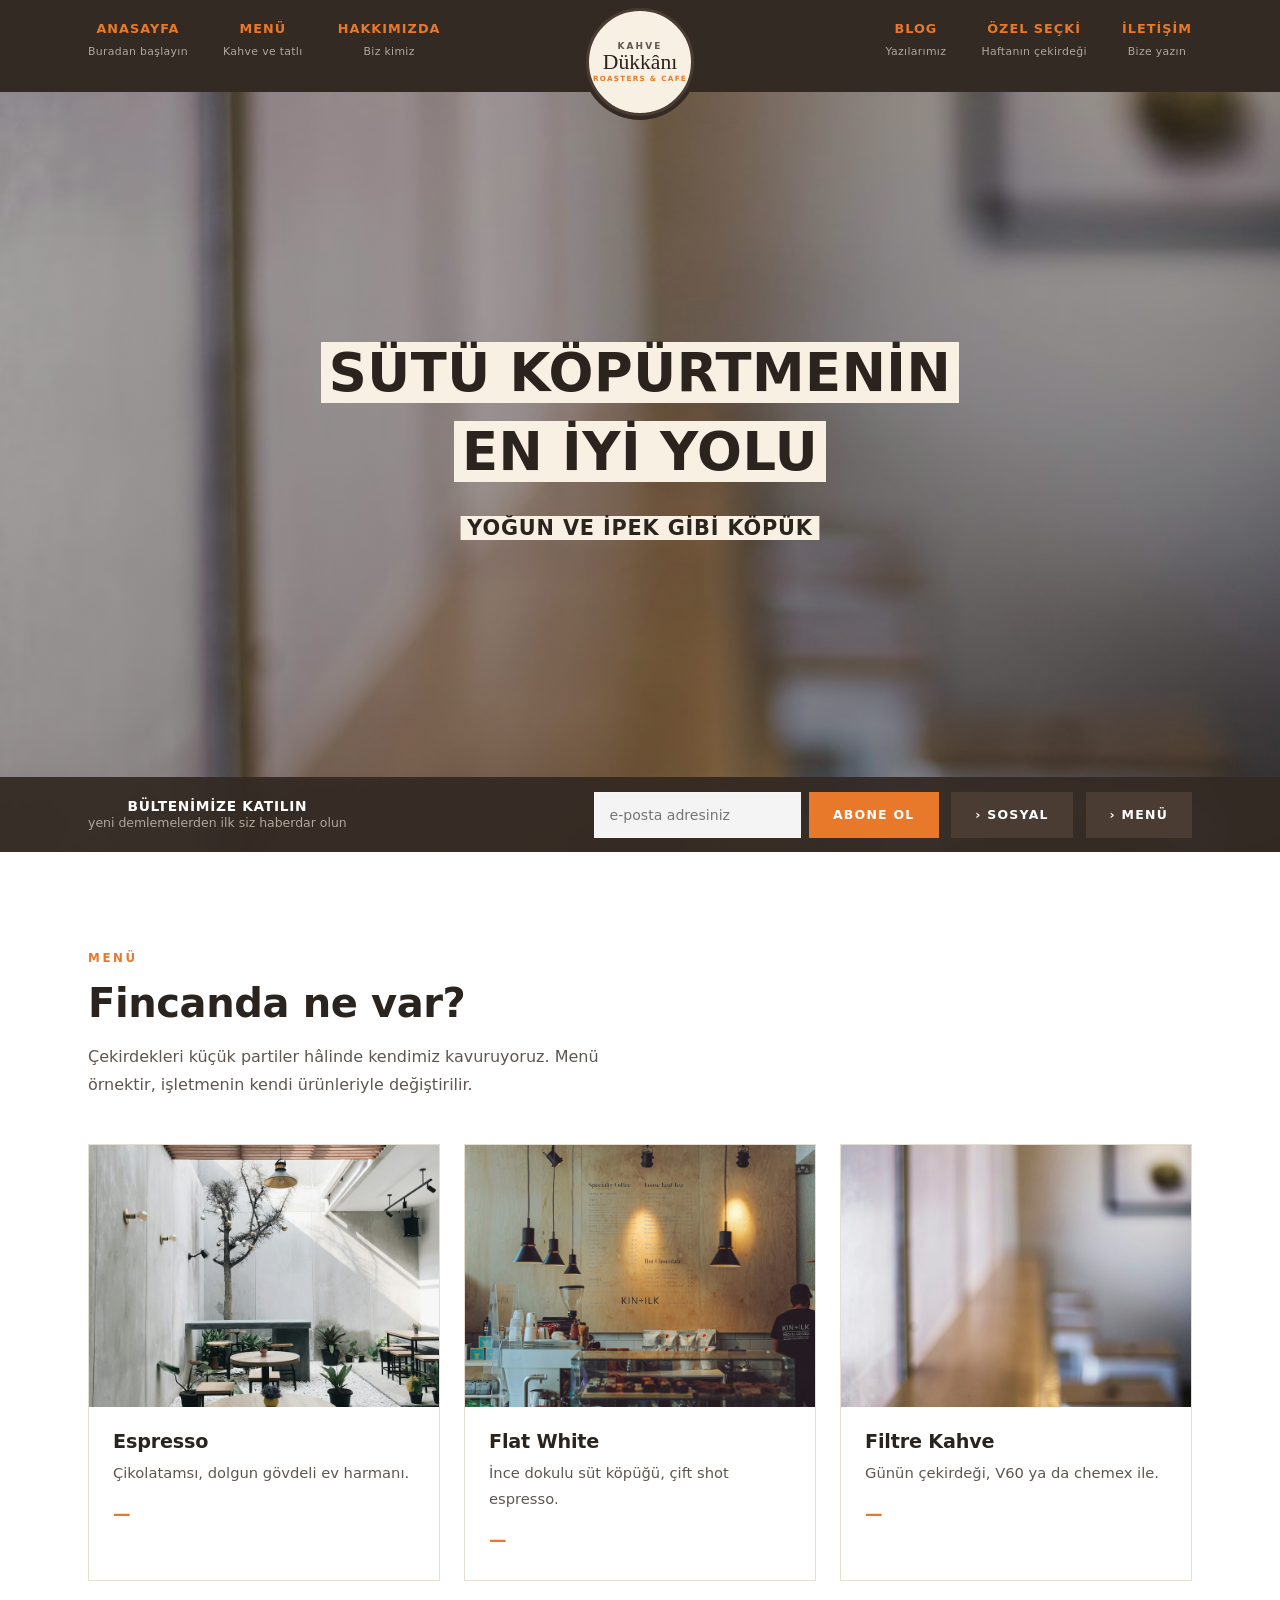
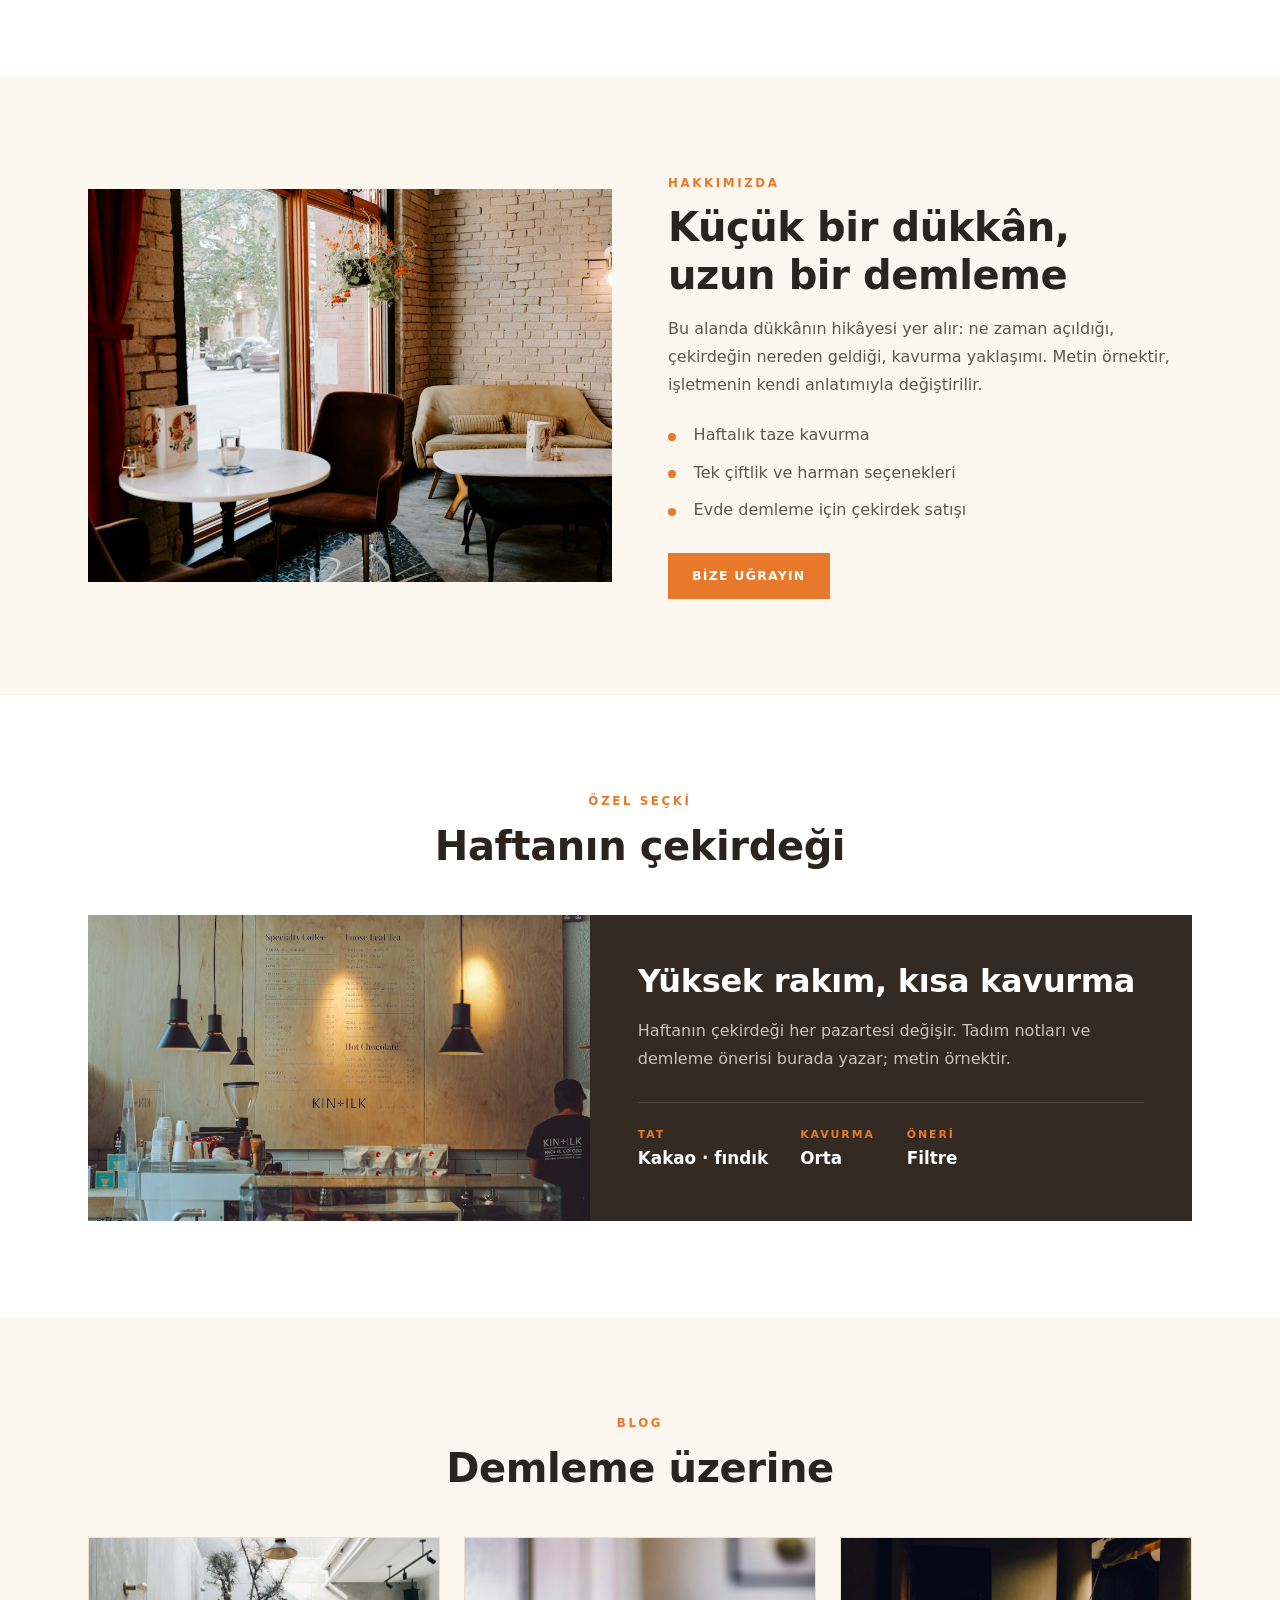
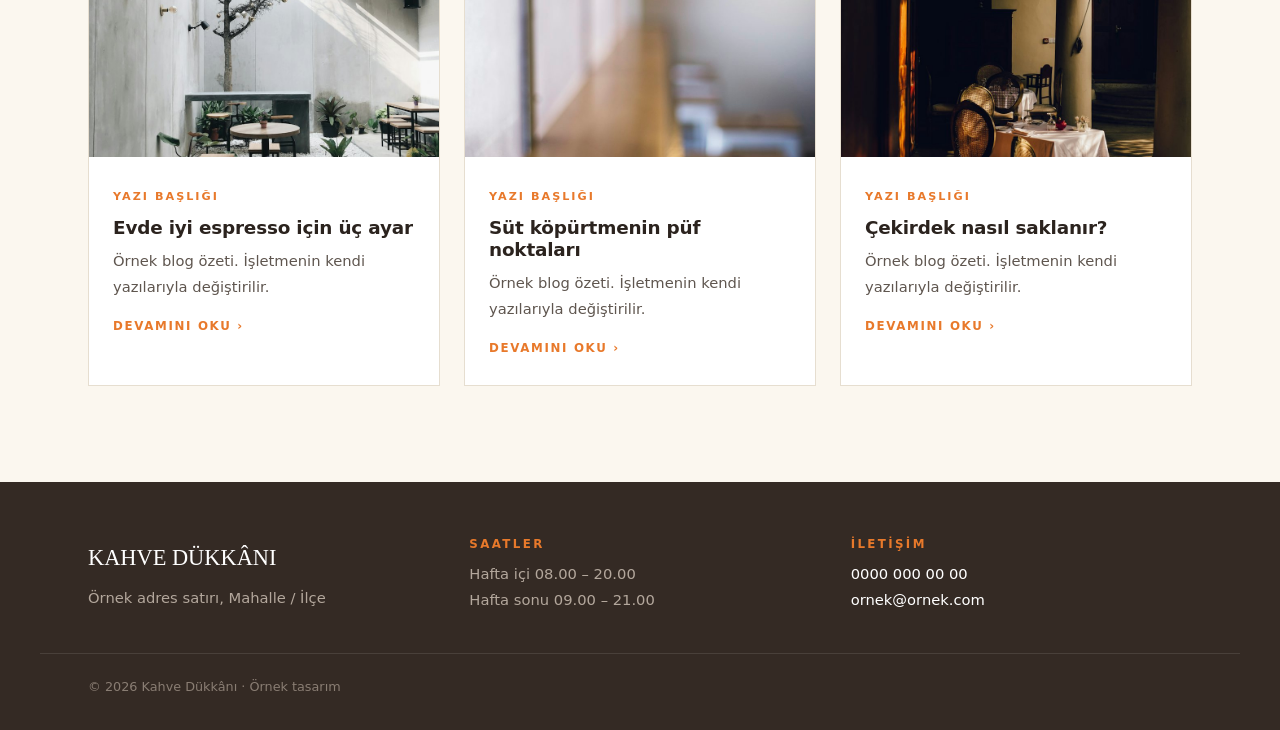
==== 02-sicak/index.html @ 1fb97015 "Uc kafe ve restoran ornek tasarimi ekle 01-zarif  koyu zemin, altin vurgu, el yazisi basliklar, ust " ====
<!doctype html>
<html lang="tr">
  <head>
    <meta charset="utf-8" />
    <meta name="viewport" content="width=device-width, initial-scale=1" />
    <title>Kahve Dükkânı — Örnek Tasarım</title>
    <meta name="description" content="Örnek kahve dükkânı web sitesi tasarımı: menü, blog, abonelik." />
    <link rel="stylesheet" href="style.css" />
  </head>
  <body>
    <!-- Üst menü: iki satırlı başlıklar, ortada yuvarlak rozet -->
    <header class="ust" id="ust">
      <div class="ust-ic">
        <nav class="menu menu-sol" aria-label="Sol menü">
          <a href="#ust"><b>ANASAYFA</b><span>Buradan başlayın</span></a>
          <a href="#menu"><b>MENÜ</b><span>Kahve ve tatlı</span></a>
          <a href="#hakkinda"><b>HAKKIMIZDA</b><span>Biz kimiz</span></a>
        </nav>

        <a href="#ust" class="rozet" aria-label="Ana sayfa">
          <span class="rozet-ic">
            <i class="rozet-ust">KAHVE</i>
            <i class="rozet-ad">Dükkânı</i>
            <i class="rozet-alt">ROASTERS &amp; CAFE</i>
          </span>
        </a>

        <nav class="menu menu-sag" aria-label="Sağ menü">
          <a href="#blog"><b>BLOG</b><span>Yazılarımız</span></a>
          <a href="#ozel"><b>ÖZEL SEÇKİ</b><span>Haftanın çekirdeği</span></a>
          <a href="#iletisim"><b>İLETİŞİM</b><span>Bize yazın</span></a>
        </nav>

        <button class="menu-ac" type="button" aria-label="Menüyü aç" aria-expanded="false">
          <span></span><span></span><span></span>
        </button>
      </div>

      <nav class="mobil-menu" aria-label="Mobil menü">
        <a href="#menu">MENÜ</a>
        <a href="#hakkinda">HAKKIMIZDA</a>
        <a href="#blog">BLOG</a>
        <a href="#ozel">ÖZEL SEÇKİ</a>
        <a href="#iletisim">İLETİŞİM</a>
      </nav>
    </header>

    <main>
      <!-- Kahraman -->
      <section class="kahraman">
        <div class="kahraman-ic">
          <h1><span>SÜTÜ KÖPÜRTMENİN</span><br /><span>EN İYİ YOLU</span></h1>
          <p class="kahraman-alt"><span>YOĞUN VE İPEK GİBİ KÖPÜK</span></p>
        </div>

        <!-- Alt şerit: bülten -->
        <div class="bulten">
          <div class="kap bulten-ic">
            <div class="bulten-yazi">
              <strong>BÜLTENİMİZE KATILIN</strong>
              <span>yeni demlemelerden ilk siz haberdar olun</span>
            </div>
            <form class="bulten-form" onsubmit="event.preventDefault(); this.reset(); alert('Örnek tasarım: form gönderimi bağlı değil.');">
              <input type="email" required placeholder="e-posta adresiniz" aria-label="E-posta adresiniz" />
              <button type="submit" class="dugme">ABONE OL</button>
            </form>
            <a href="#iletisim" class="dugme dugme-ok">› SOSYAL</a>
            <a href="#menu" class="dugme dugme-ok">› MENÜ</a>
          </div>
        </div>
      </section>

      <!-- Menü -->
      <section class="bolum" id="menu">
        <div class="kap">
          <header class="bolum-ust">
            <p class="etiket">MENÜ</p>
            <h2>Fincanda ne var?</h2>
            <p class="bolum-metin">
              Çekirdekleri küçük partiler hâlinde kendimiz kavuruyoruz. Menü örnektir, işletmenin
              kendi ürünleriyle değiştirilir.
            </p>
          </header>

          <div class="urun-izgara">
            <article class="urun">
              <div class="urun-gorsel u1" aria-hidden="true"></div>
              <div class="urun-ic">
                <h3>Espresso</h3>
                <p>Çikolatamsı, dolgun gövdeli ev harmanı.</p>
                <span class="urun-fiyat">—</span>
              </div>
            </article>
            <article class="urun">
              <div class="urun-gorsel u2" aria-hidden="true"></div>
              <div class="urun-ic">
                <h3>Flat White</h3>
                <p>İnce dokulu süt köpüğü, çift shot espresso.</p>
                <span class="urun-fiyat">—</span>
              </div>
            </article>
            <article class="urun">
              <div class="urun-gorsel u3" aria-hidden="true"></div>
              <div class="urun-ic">
                <h3>Filtre Kahve</h3>
                <p>Günün çekirdeği, V60 ya da chemex ile.</p>
                <span class="urun-fiyat">—</span>
              </div>
            </article>
          </div>
        </div>
      </section>

      <!-- Hakkımızda -->
      <section class="bolum krem" id="hakkinda">
        <div class="kap ikili">
          <div class="ikili-gorsel" aria-hidden="true"></div>
          <div>
            <p class="etiket">HAKKIMIZDA</p>
            <h2>Küçük bir dükkân,<br />uzun bir demleme</h2>
            <p class="bolum-metin">
              Bu alanda dükkânın hikâyesi yer alır: ne zaman açıldığı, çekirdeğin nereden geldiği,
              kavurma yaklaşımı. Metin örnektir, işletmenin kendi anlatımıyla değiştirilir.
            </p>
            <ul class="liste">
              <li>Haftalık taze kavurma</li>
              <li>Tek çiftlik ve harman seçenekleri</li>
              <li>Evde demleme için çekirdek satışı</li>
            </ul>
            <a href="#iletisim" class="dugme">BİZE UĞRAYIN</a>
          </div>
        </div>
      </section>

      <!-- Özel seçki -->
      <section class="bolum" id="ozel">
        <div class="kap">
          <header class="bolum-ust orta">
            <p class="etiket">ÖZEL SEÇKİ</p>
            <h2>Haftanın çekirdeği</h2>
          </header>

          <div class="secki">
            <div class="secki-gorsel" aria-hidden="true"></div>
            <div class="secki-ic">
              <h3>Yüksek rakım, kısa kavurma</h3>
              <p>
                Haftanın çekirdeği her pazartesi değişir. Tadım notları ve demleme önerisi burada
                yazar; metin örnektir.
              </p>
              <dl class="notlar">
                <div><dt>Tat</dt><dd>Kakao · fındık</dd></div>
                <div><dt>Kavurma</dt><dd>Orta</dd></div>
                <div><dt>Öneri</dt><dd>Filtre</dd></div>
              </dl>
            </div>
          </div>
        </div>
      </section>

      <!-- Blog -->
      <section class="bolum krem" id="blog">
        <div class="kap">
          <header class="bolum-ust orta">
            <p class="etiket">BLOG</p>
            <h2>Demleme üzerine</h2>
          </header>

          <div class="yazi-izgara">
            <article class="yazi">
              <div class="yazi-gorsel b1" aria-hidden="true"></div>
              <div class="yazi-ic">
                <span class="yazi-tarih">Yazı başlığı</span>
                <h3>Evde iyi espresso için üç ayar</h3>
                <p>Örnek blog özeti. İşletmenin kendi yazılarıyla değiştirilir.</p>
                <a href="#" class="bag">DEVAMINI OKU ›</a>
              </div>
            </article>
            <article class="yazi">
              <div class="yazi-gorsel b2" aria-hidden="true"></div>
              <div class="yazi-ic">
                <span class="yazi-tarih">Yazı başlığı</span>
                <h3>Süt köpürtmenin püf noktaları</h3>
                <p>Örnek blog özeti. İşletmenin kendi yazılarıyla değiştirilir.</p>
                <a href="#" class="bag">DEVAMINI OKU ›</a>
              </div>
            </article>
            <article class="yazi">
              <div class="yazi-gorsel b3" aria-hidden="true"></div>
              <div class="yazi-ic">
                <span class="yazi-tarih">Yazı başlığı</span>
                <h3>Çekirdek nasıl saklanır?</h3>
                <p>Örnek blog özeti. İşletmenin kendi yazılarıyla değiştirilir.</p>
                <a href="#" class="bag">DEVAMINI OKU ›</a>
              </div>
            </article>
          </div>
        </div>
      </section>
    </main>

    <footer class="alt" id="iletisim">
      <div class="kap alt-ic">
        <div>
          <p class="alt-marka">KAHVE DÜKKÂNI</p>
          <p>Örnek adres satırı, Mahalle / İlçe</p>
        </div>
        <div>
          <h3>SAATLER</h3>
          <p>Hafta içi 08.00 – 20.00</p>
          <p>Hafta sonu 09.00 – 21.00</p>
        </div>
        <div>
          <h3>İLETİŞİM</h3>
          <p><a href="tel:+900000000000">0000 000 00 00</a></p>
          <p><a href="mailto:ornek@ornek.com">ornek@ornek.com</a></p>
        </div>
      </div>
      <div class="kap telif">© <span id="yil">2026</span> Kahve Dükkânı · Örnek tasarım</div>
    </footer>

    <script>
      document.getElementById('yil').textContent = new Date().getFullYear();

      const ac = document.querySelector('.menu-ac');
      const mobil = document.querySelector('.mobil-menu');
      ac.addEventListener('click', () => {
        const acik = mobil.classList.toggle('acik');
        ac.setAttribute('aria-expanded', String(acik));
      });
      mobil.addEventListener('click', (e) => e.target.tagName === 'A' && mobil.classList.remove('acik'));

      const gozlemci = new IntersectionObserver(
        (g) => g.forEach((x) => x.isIntersecting && x.target.classList.add('gorundu')),
        { rootMargin: '0px 0px -10% 0px' },
      );
      document.querySelectorAll('.bolum').forEach((el) => gozlemci.observe(el));
    </script>
  </body>
</html>
---- 02-sicak/style.css ----
/* ============================================================
   "Sıcak" örnek tasarım — kahve dükkânı
   Koyu kahve üst menü (iki satırlı başlıklar + ortada yuvarlak rozet),
   tam ekran fotoğraf, krem vurgu kutuları, turuncu düğmeler.
   Deneme tasarımıdır; marka içermez. Dışarıdan dosya çekilmez.
   ============================================================ */

:root {
  --turuncu: #e8792b;
  --turuncu-koyu: #c9641d;
  --kahve: #342a24;
  --kahve-acik: #4a3c33;
  --krem: #f7f0e3;
  --krem-2: #fbf7ef;
  --metin: #5f564f;
  --metin-koyu: #2b231e;
  --cizgi: #e6ded0;

  --kenar: clamp(1.25rem, 4vw, 3rem);
  --govde: 1200px;
}

* {
  box-sizing: border-box;
}
html {
  scroll-behavior: smooth;
  scroll-padding-top: 96px;
}
body {
  margin: 0;
  background: #fff;
  color: var(--metin);
  font-family: "Segoe UI", system-ui, -apple-system, Roboto, Arial, sans-serif;
  font-size: 16px;
  line-height: 1.75;
  -webkit-font-smoothing: antialiased;
}
h1,
h2,
h3 {
  margin: 0;
  color: var(--metin-koyu);
  font-weight: 800;
  line-height: 1.18;
  letter-spacing: -0.01em;
}
p {
  margin: 0;
}
a {
  color: inherit;
}
svg {
  display: block;
}

.kap {
  width: 100%;
  max-width: var(--govde);
  margin-inline: auto;
  padding-inline: var(--kenar);
}
.orta {
  text-align: center;
}

/* ---------- Düğme ---------- */

.dugme {
  display: inline-flex;
  align-items: center;
  justify-content: center;
  min-height: 46px;
  padding: 0 1.5rem;
  background: var(--turuncu);
  border: 0;
  color: #fff;
  font: inherit;
  font-size: 0.78rem;
  font-weight: 800;
  letter-spacing: 0.1em;
  text-decoration: none;
  cursor: pointer;
  transition: background-color 0.2s;
}
.dugme:hover {
  background: var(--turuncu-koyu);
}
.dugme-ok {
  background: var(--kahve-acik);
}
.dugme-ok:hover {
  background: var(--kahve);
}

/* ---------- Üst menü ---------- */

.ust {
  position: sticky;
  top: 0;
  z-index: 60;
  background: var(--kahve);
}
.ust-ic {
  position: relative;
  display: flex;
  align-items: flex-start;
  justify-content: space-between;
  gap: 1rem;
  max-width: var(--govde);
  margin-inline: auto;
  padding: 0.9rem var(--kenar);
  min-height: 74px;
}

.menu {
  display: none;
  gap: 2.2rem;
  padding-top: 0.2rem;
}
.menu-sol {
  justify-content: flex-start;
}
.menu-sag {
  justify-content: flex-end;
}
.menu a {
  display: grid;
  gap: 0.1rem;
  text-decoration: none;
  text-align: center;
}
.menu b {
  font-size: 0.8rem;
  font-weight: 800;
  letter-spacing: 0.08em;
  color: var(--turuncu);
  transition: color 0.2s;
}
.menu span {
  font-size: 0.68rem;
  letter-spacing: 0.03em;
  color: #b3a79c;
}
.menu a:hover b {
  color: #fff;
}

/* Ortadaki yuvarlak rozet */
.rozet {
  position: absolute;
  left: 50%;
  top: 0.5rem;
  translate: -50% 0;
  display: none;
  width: 108px;
  height: 108px;
  border-radius: 50%;
  background: var(--krem);
  border: 3px solid var(--kahve-acik);
  box-shadow: 0 0 0 4px var(--kahve);
  text-decoration: none;
  place-items: center;
}
.rozet-ic {
  display: grid;
  justify-items: center;
  gap: 0.1rem;
  line-height: 1;
  text-align: center;
}
.rozet i {
  font-style: normal;
}
.rozet-ust {
  font-size: 0.56rem;
  font-weight: 800;
  letter-spacing: 0.24em;
  color: var(--metin);
}
.rozet-ad {
  font-family: Georgia, "Times New Roman", serif;
  font-size: 1.35rem;
  color: var(--metin-koyu);
}
.rozet-alt {
  font-size: 0.45rem;
  font-weight: 700;
  letter-spacing: 0.18em;
  color: var(--turuncu);
}

.menu-ac {
  display: grid;
  gap: 5px;
  width: 44px;
  height: 44px;
  margin-left: auto;
  place-content: center;
  background: none;
  border: 1px solid rgb(255 255 255 / 0.2);
  cursor: pointer;
}
.menu-ac span {
  display: block;
  width: 20px;
  height: 2px;
  background: #fff;
}

.mobil-menu {
  display: none;
  flex-direction: column;
  padding: 0 var(--kenar) 1rem;
  background: var(--kahve);
}
.mobil-menu.acik {
  display: flex;
}
.mobil-menu a {
  padding: 0.85rem 0;
  border-top: 1px solid rgb(255 255 255 / 0.1);
  font-size: 0.82rem;
  font-weight: 800;
  letter-spacing: 0.08em;
  color: var(--turuncu);
  text-decoration: none;
}

@media (min-width: 1060px) {
  .menu,
  .rozet {
    display: flex;
  }
  .rozet {
    display: grid;
  }
  .menu-ac {
    display: none;
  }
  .ust-ic {
    min-height: 92px;
  }
}

/* ---------- Kahraman ---------- */

.kahraman {
  position: relative;
  display: grid;
  place-items: center;
  min-height: min(88vh, 760px);
  padding: 5rem var(--kenar) 9rem;
  background-image: linear-gradient(rgb(40 30 22 / 0.35), rgb(40 30 22 / 0.45)),
    url("../gorseller/kahve-1.jpg");
  background-size: cover;
  background-position: center;
  text-align: center;
}
.kahraman h1 {
  font-size: clamp(1.7rem, 5.2vw, 3.3rem);
  font-weight: 800;
  letter-spacing: 0.01em;
  line-height: 1.5;
}
.kahraman h1 span {
  background: var(--krem);
  box-shadow: 0.5rem 0 0 var(--krem), -0.5rem 0 0 var(--krem);
  color: var(--metin-koyu);
}
.kahraman-alt {
  margin-top: 1.2rem;
  font-size: clamp(0.9rem, 2.2vw, 1.3rem);
  font-weight: 700;
  letter-spacing: 0.04em;
  line-height: 1.8;
}
.kahraman-alt span {
  background: var(--krem);
  box-shadow: 0.4rem 0 0 var(--krem), -0.4rem 0 0 var(--krem);
  color: var(--metin-koyu);
}

/* Alt bülten şeridi */
.bulten {
  position: absolute;
  inset: auto 0 0;
  background: rgb(52 42 36 / 0.94);
  padding: 0.9rem 0;
}
.bulten-ic {
  display: flex;
  flex-wrap: wrap;
  align-items: center;
  gap: 0.8rem;
}
.bulten-yazi {
  display: grid;
  margin-right: auto;
  line-height: 1.35;
}
.bulten-yazi strong {
  font-size: 0.86rem;
  font-weight: 800;
  letter-spacing: 0.05em;
  color: #fff;
}
.bulten-yazi span {
  font-size: 0.78rem;
  color: #b3a79c;
}
.bulten-form {
  display: flex;
  gap: 0.5rem;
}
.bulten-form input {
  min-width: 180px;
  padding: 0 0.9rem;
  height: 46px;
  border: 1px solid rgb(255 255 255 / 0.2);
  background: rgb(255 255 255 / 0.95);
  font: inherit;
  font-size: 0.88rem;
  color: var(--metin-koyu);
}
.bulten-form input:focus {
  outline: 2px solid var(--turuncu);
  outline-offset: 1px;
}

/* ---------- Bölümler ---------- */

.bolum {
  padding: clamp(3.5rem, 8vw, 6rem) 0;
  opacity: 0;
  translate: 0 18px;
  transition: opacity 0.7s, translate 0.7s;
}
.bolum.gorundu {
  opacity: 1;
  translate: 0;
}
.krem {
  background: var(--krem-2);
}

.etiket {
  margin-bottom: 0.7rem;
  font-size: 0.74rem;
  font-weight: 800;
  letter-spacing: 0.22em;
  color: var(--turuncu);
}
.bolum h2 {
  font-size: clamp(1.7rem, 4vw, 2.5rem);
}
.bolum-ust {
  margin-bottom: 2.8rem;
}
.bolum-metin {
  max-width: 54ch;
  margin-top: 1rem;
}
.bolum-ust.orta .bolum-metin {
  margin-inline: auto;
}

/* ---------- Ürünler ---------- */

.urun-izgara {
  display: grid;
  gap: 1.5rem;
  grid-template-columns: repeat(auto-fit, minmax(250px, 1fr));
}
.urun {
  background: #fff;
  border: 1px solid var(--cizgi);
  transition: translate 0.25s, border-color 0.25s;
}
.urun:hover {
  translate: 0 -5px;
  border-color: var(--turuncu);
}
.urun-gorsel {
  aspect-ratio: 4 / 3;
  background-size: cover;
  background-position: center;
}
.u1 { background-image: url("../gorseller/kahve-2.jpg"); }
.u2 { background-image: url("../gorseller/kahve-3.jpg"); }
.u3 { background-image: url("../gorseller/kahve-1.jpg"); }
.urun-ic {
  display: grid;
  gap: 0.4rem;
  padding: 1.5rem;
}
.urun h3 {
  font-size: 1.2rem;
}
.urun p {
  font-size: 0.92rem;
}
.urun-fiyat {
  margin-top: 0.4rem;
  font-size: 1.1rem;
  font-weight: 800;
  color: var(--turuncu);
}

/* ---------- İkili (hakkımızda) ---------- */

.ikili {
  display: grid;
  gap: 2.5rem;
  align-items: center;
}
.ikili-gorsel {
  aspect-ratio: 4 / 3;
  background-image: url("../gorseller/mekan-1.jpg");
  background-size: cover;
  background-position: center;
}
.liste {
  margin: 1.4rem 0 1.8rem;
  padding: 0;
  list-style: none;
  display: grid;
  gap: 0.6rem;
}
.liste li {
  position: relative;
  padding-left: 1.6rem;
}
.liste li::before {
  content: "";
  position: absolute;
  left: 0;
  top: 0.72em;
  width: 8px;
  height: 8px;
  border-radius: 50%;
  background: var(--turuncu);
}
@media (min-width: 900px) {
  .ikili {
    grid-template-columns: 1fr 1fr;
    gap: 3.5rem;
  }
}

/* ---------- Özel seçki ---------- */

.secki {
  display: grid;
  gap: 0;
  background: var(--kahve);
  color: #cdc3b9;
}
.secki-gorsel {
  min-height: 260px;
  background-image: url("../gorseller/kahve-3.jpg");
  background-size: cover;
  background-position: center;
}
.secki-ic {
  padding: clamp(1.8rem, 5vw, 3rem);
}
.secki h3 {
  font-size: clamp(1.4rem, 3vw, 2rem);
  color: #fff;
}
.secki p {
  margin-top: 1rem;
  max-width: 48ch;
}
.notlar {
  display: flex;
  flex-wrap: wrap;
  gap: 2rem;
  margin: 1.8rem 0 0;
  padding-top: 1.4rem;
  border-top: 1px solid rgb(255 255 255 / 0.14);
}
.notlar div {
  display: grid;
}
.notlar dt {
  font-size: 0.68rem;
  font-weight: 800;
  letter-spacing: 0.18em;
  text-transform: uppercase;
  color: var(--turuncu);
}
.notlar dd {
  margin: 0;
  font-size: 1.05rem;
  font-weight: 700;
  color: #fff;
}
@media (min-width: 880px) {
  .secki {
    grid-template-columns: 1fr 1.2fr;
  }
}

/* ---------- Blog ---------- */

.yazi-izgara {
  display: grid;
  gap: 1.5rem;
  grid-template-columns: repeat(auto-fit, minmax(250px, 1fr));
}
.yazi {
  background: #fff;
  border: 1px solid var(--cizgi);
}
.yazi-gorsel {
  aspect-ratio: 16 / 10;
  background-size: cover;
  background-position: center;
}
.b1 { background-image: url("../gorseller/kahve-2.jpg"); }
.b2 { background-image: url("../gorseller/kahve-1.jpg"); }
.b3 { background-image: url("../gorseller/mekan-3.jpg"); }
.yazi-ic {
  padding: 1.5rem;
}
.yazi-tarih {
  font-size: 0.7rem;
  font-weight: 800;
  letter-spacing: 0.18em;
  text-transform: uppercase;
  color: var(--turuncu);
}
.yazi h3 {
  margin: 0.5rem 0 0.6rem;
  font-size: 1.15rem;
}
.yazi p {
  font-size: 0.92rem;
}
.bag {
  display: inline-block;
  margin-top: 1rem;
  font-size: 0.74rem;
  font-weight: 800;
  letter-spacing: 0.14em;
  color: var(--turuncu);
  text-decoration: none;
}

/* ---------- Alt ---------- */

.alt {
  padding: 3.5rem 0 2rem;
  background: var(--kahve);
  color: #b3a79c;
  font-size: 0.92rem;
}
.alt-ic {
  display: grid;
  gap: 2.5rem;
  grid-template-columns: repeat(auto-fit, minmax(200px, 1fr));
}
.alt h3 {
  margin-bottom: 0.6rem;
  font-size: 0.74rem;
  font-weight: 800;
  letter-spacing: 0.2em;
  color: var(--turuncu);
}
.alt a {
  color: #fff;
  text-decoration: none;
}
.alt-marka {
  font-family: Georgia, serif;
  font-size: 1.4rem;
  color: #fff;
  margin-bottom: 0.5rem;
}
.telif {
  margin-top: 2.5rem;
  padding-top: 1.4rem;
  border-top: 1px solid rgb(255 255 255 / 0.1);
  font-size: 0.8rem;
  color: #897d73;
}

/* ---------- Hareket azaltma ---------- */

@media (prefers-reduced-motion: reduce) {
  html {
    scroll-behavior: auto;
  }
  .bolum {
    opacity: 1;
    translate: none;
    transition: none;
  }
  .urun:hover {
    translate: none;
  }
}
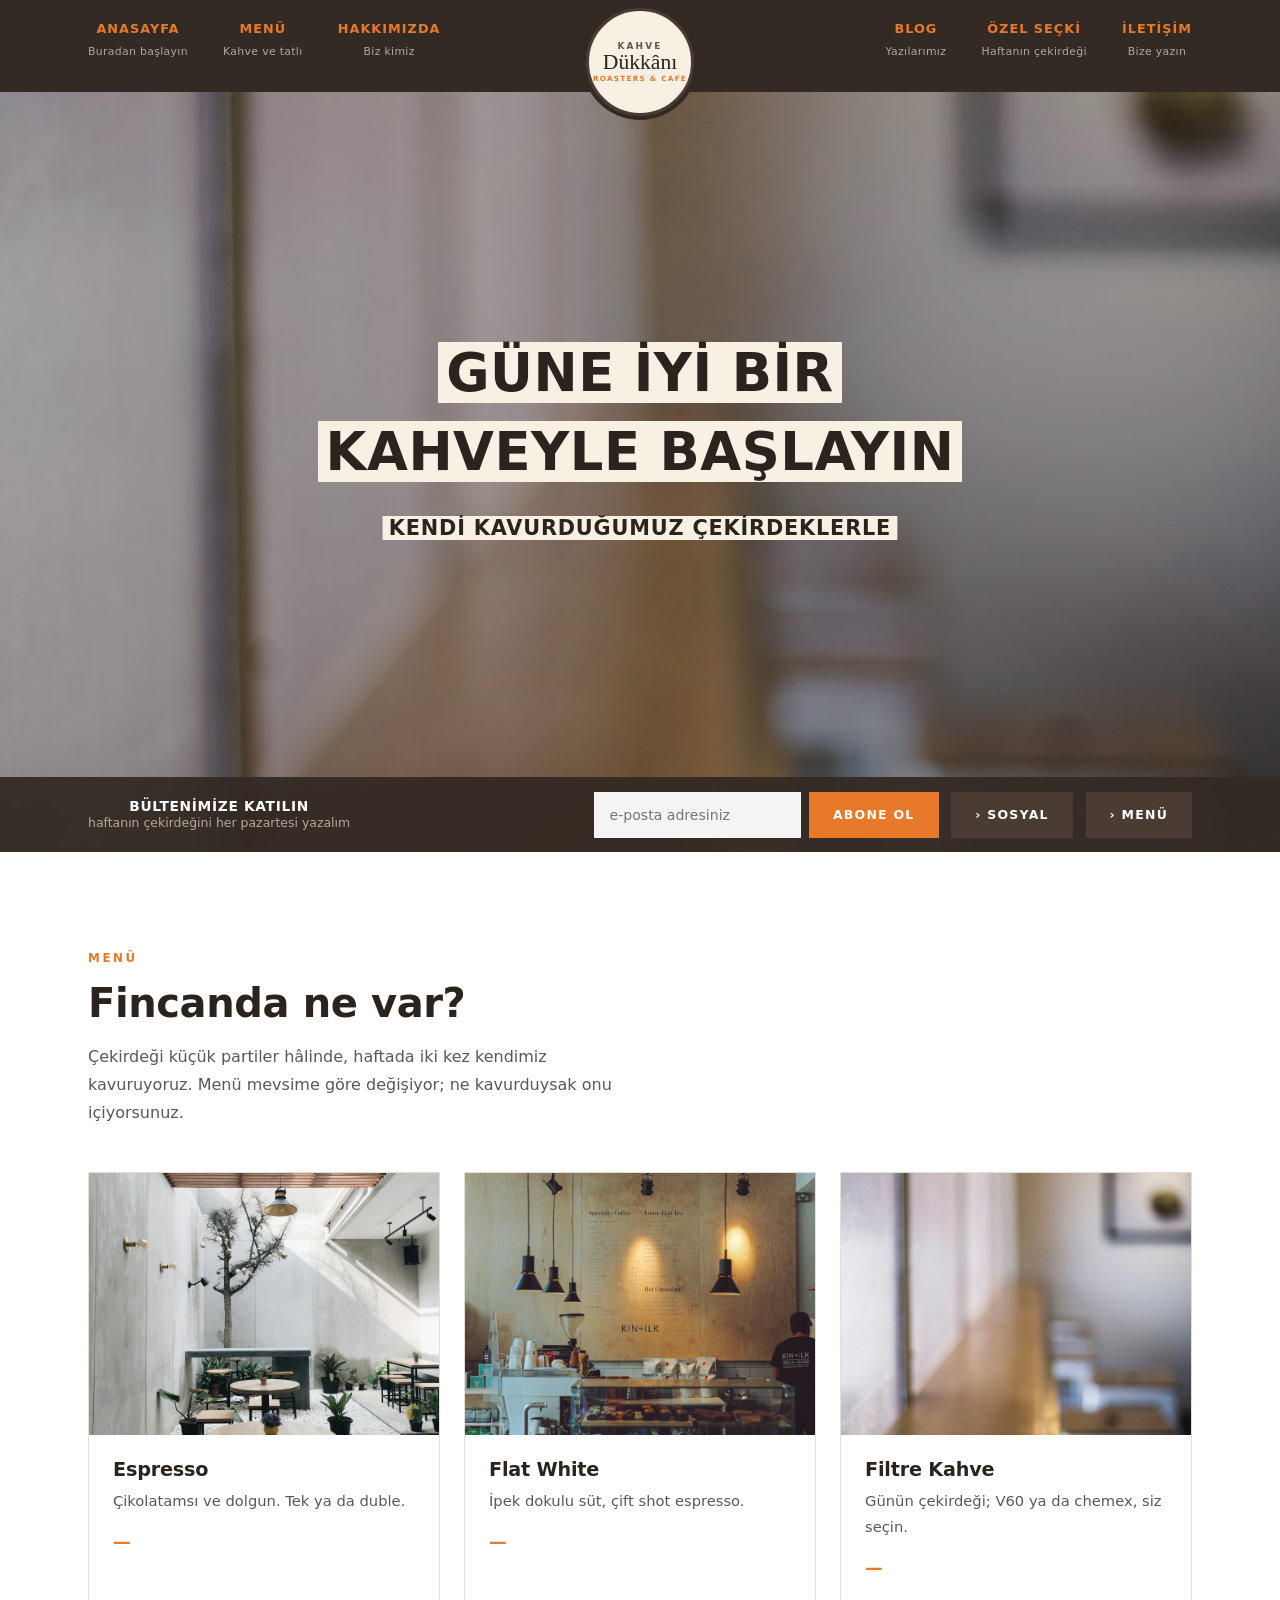
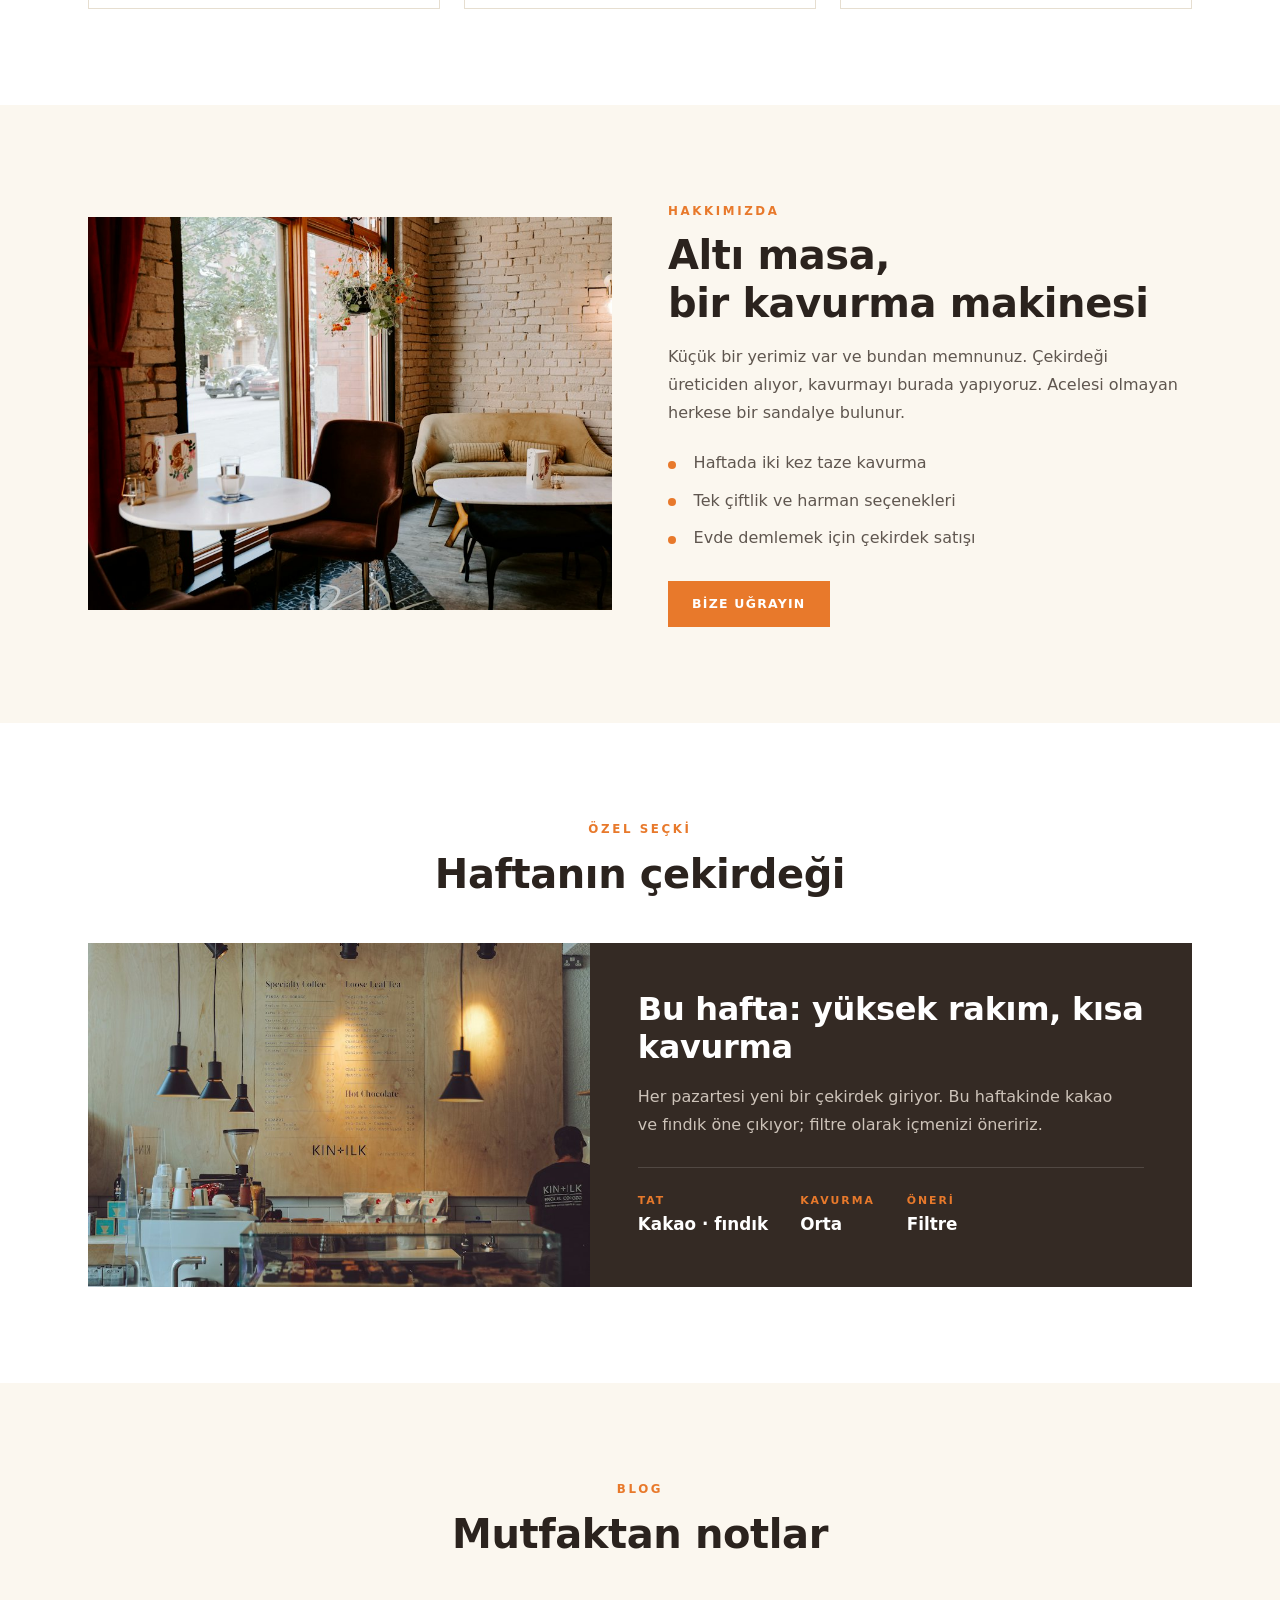
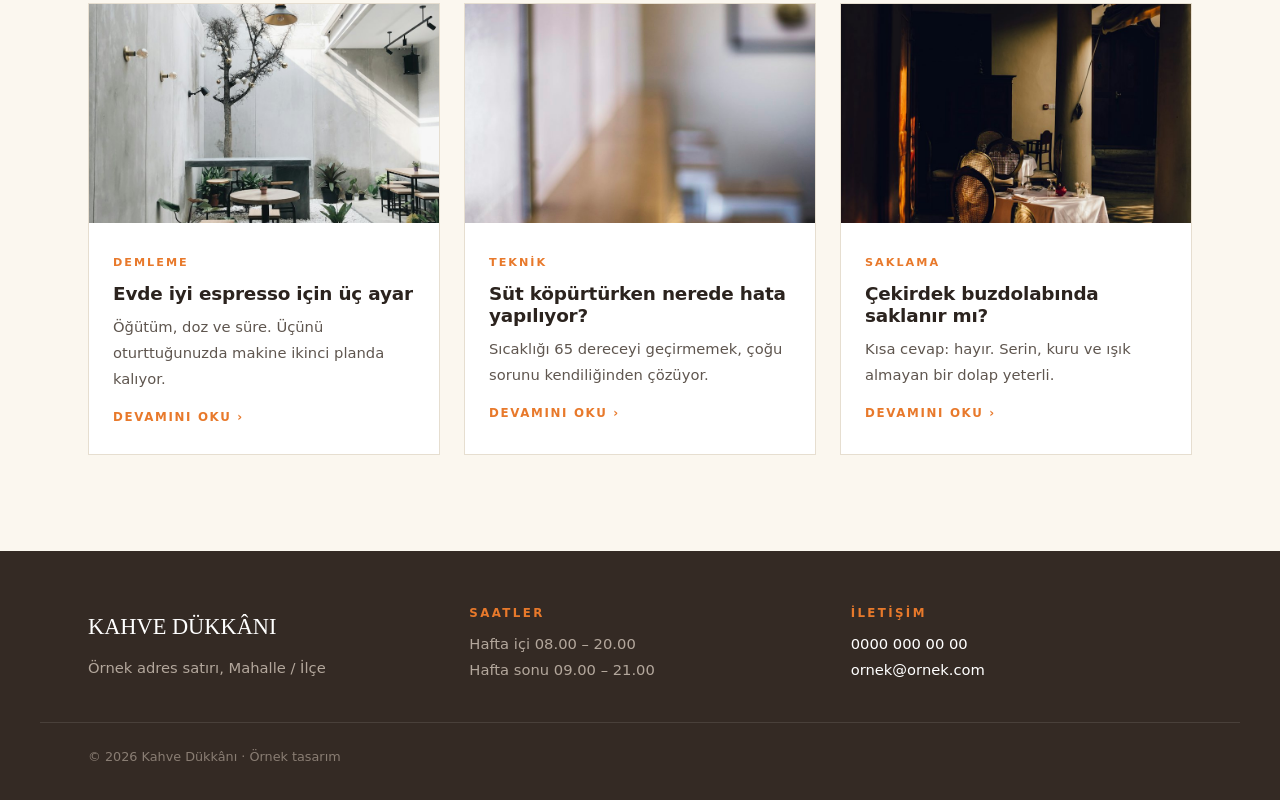
==== commit 5dbe4586: "Metinleri yenile ve 03'te rezervasyonu telefona cevir "Bu alanda su yazar" tarzi yer tutucu anlatim " ====
--- a/02-sicak/index.html
+++ b/02-sicak/index.html
@@ -49,8 +49,8 @@
       <!-- Kahraman -->
       <section class="kahraman">
         <div class="kahraman-ic">
-          <h1><span>SÜTÜ KÖPÜRTMENİN</span><br /><span>EN İYİ YOLU</span></h1>
-          <p class="kahraman-alt"><span>YOĞUN VE İPEK GİBİ KÖPÜK</span></p>
+          <h1><span>GÜNE İYİ BİR</span><br /><span>KAHVEYLE BAŞLAYIN</span></h1>
+          <p class="kahraman-alt"><span>KENDİ KAVURDUĞUMUZ ÇEKİRDEKLERLE</span></p>
         </div>
 
         <!-- Alt şerit: bülten -->
@@ -58,7 +58,7 @@
           <div class="kap bulten-ic">
             <div class="bulten-yazi">
               <strong>BÜLTENİMİZE KATILIN</strong>
-              <span>yeni demlemelerden ilk siz haberdar olun</span>
+              <span>haftanın çekirdeğini her pazartesi yazalım</span>
             </div>
             <form class="bulten-form" onsubmit="event.preventDefault(); this.reset(); alert('Örnek tasarım: form gönderimi bağlı değil.');">
               <input type="email" required placeholder="e-posta adresiniz" aria-label="E-posta adresiniz" />
@@ -77,8 +77,8 @@
             <p class="etiket">MENÜ</p>
             <h2>Fincanda ne var?</h2>
             <p class="bolum-metin">
-              Çekirdekleri küçük partiler hâlinde kendimiz kavuruyoruz. Menü örnektir, işletmenin
-              kendi ürünleriyle değiştirilir.
+              Çekirdeği küçük partiler hâlinde, haftada iki kez kendimiz kavuruyoruz. Menü mevsime
+              göre değişiyor; ne kavurduysak onu içiyorsunuz.
             </p>
           </header>
 
@@ -87,7 +87,7 @@
               <div class="urun-gorsel u1" aria-hidden="true"></div>
               <div class="urun-ic">
                 <h3>Espresso</h3>
-                <p>Çikolatamsı, dolgun gövdeli ev harmanı.</p>
+                <p>Çikolatamsı ve dolgun. Tek ya da duble.</p>
                 <span class="urun-fiyat">—</span>
               </div>
             </article>
@@ -95,7 +95,7 @@
               <div class="urun-gorsel u2" aria-hidden="true"></div>
               <div class="urun-ic">
                 <h3>Flat White</h3>
-                <p>İnce dokulu süt köpüğü, çift shot espresso.</p>
+                <p>İpek dokulu süt, çift shot espresso.</p>
                 <span class="urun-fiyat">—</span>
               </div>
             </article>
@@ -103,7 +103,7 @@
               <div class="urun-gorsel u3" aria-hidden="true"></div>
               <div class="urun-ic">
                 <h3>Filtre Kahve</h3>
-                <p>Günün çekirdeği, V60 ya da chemex ile.</p>
+                <p>Günün çekirdeği; V60 ya da chemex, siz seçin.</p>
                 <span class="urun-fiyat">—</span>
               </div>
             </article>
@@ -117,15 +117,15 @@
           <div class="ikili-gorsel" aria-hidden="true"></div>
           <div>
             <p class="etiket">HAKKIMIZDA</p>
-            <h2>Küçük bir dükkân,<br />uzun bir demleme</h2>
+            <h2>Altı masa,<br />bir kavurma makinesi</h2>
             <p class="bolum-metin">
-              Bu alanda dükkânın hikâyesi yer alır: ne zaman açıldığı, çekirdeğin nereden geldiği,
-              kavurma yaklaşımı. Metin örnektir, işletmenin kendi anlatımıyla değiştirilir.
+              Küçük bir yerimiz var ve bundan memnunuz. Çekirdeği üreticiden alıyor, kavurmayı
+              burada yapıyoruz. Acelesi olmayan herkese bir sandalye bulunur.
             </p>
             <ul class="liste">
-              <li>Haftalık taze kavurma</li>
+              <li>Haftada iki kez taze kavurma</li>
               <li>Tek çiftlik ve harman seçenekleri</li>
-              <li>Evde demleme için çekirdek satışı</li>
+              <li>Evde demlemek için çekirdek satışı</li>
             </ul>
             <a href="#iletisim" class="dugme">BİZE UĞRAYIN</a>
           </div>
@@ -143,10 +143,10 @@
           <div class="secki">
             <div class="secki-gorsel" aria-hidden="true"></div>
             <div class="secki-ic">
-              <h3>Yüksek rakım, kısa kavurma</h3>
+              <h3>Bu hafta: yüksek rakım, kısa kavurma</h3>
               <p>
-                Haftanın çekirdeği her pazartesi değişir. Tadım notları ve demleme önerisi burada
-                yazar; metin örnektir.
+                Her pazartesi yeni bir çekirdek giriyor. Bu haftakinde kakao ve fındık öne çıkıyor;
+                filtre olarak içmenizi öneririz.
               </p>
               <dl class="notlar">
                 <div><dt>Tat</dt><dd>Kakao · fındık</dd></div>
@@ -163,34 +163,34 @@
         <div class="kap">
           <header class="bolum-ust orta">
             <p class="etiket">BLOG</p>
-            <h2>Demleme üzerine</h2>
+            <h2>Mutfaktan notlar</h2>
           </header>
 
           <div class="yazi-izgara">
             <article class="yazi">
               <div class="yazi-gorsel b1" aria-hidden="true"></div>
               <div class="yazi-ic">
-                <span class="yazi-tarih">Yazı başlığı</span>
+                <span class="yazi-tarih">Demleme</span>
                 <h3>Evde iyi espresso için üç ayar</h3>
-                <p>Örnek blog özeti. İşletmenin kendi yazılarıyla değiştirilir.</p>
+                <p>Öğütüm, doz ve süre. Üçünü oturttuğunuzda makine ikinci planda kalıyor.</p>
                 <a href="#" class="bag">DEVAMINI OKU ›</a>
               </div>
             </article>
             <article class="yazi">
               <div class="yazi-gorsel b2" aria-hidden="true"></div>
               <div class="yazi-ic">
-                <span class="yazi-tarih">Yazı başlığı</span>
-                <h3>Süt köpürtmenin püf noktaları</h3>
-                <p>Örnek blog özeti. İşletmenin kendi yazılarıyla değiştirilir.</p>
+                <span class="yazi-tarih">Teknik</span>
+                <h3>Süt köpürtürken nerede hata yapılıyor?</h3>
+                <p>Sıcaklığı 65 dereceyi geçirmemek, çoğu sorunu kendiliğinden çözüyor.</p>
                 <a href="#" class="bag">DEVAMINI OKU ›</a>
               </div>
             </article>
             <article class="yazi">
               <div class="yazi-gorsel b3" aria-hidden="true"></div>
               <div class="yazi-ic">
-                <span class="yazi-tarih">Yazı başlığı</span>
-                <h3>Çekirdek nasıl saklanır?</h3>
-                <p>Örnek blog özeti. İşletmenin kendi yazılarıyla değiştirilir.</p>
+                <span class="yazi-tarih">Saklama</span>
+                <h3>Çekirdek buzdolabında saklanır mı?</h3>
+                <p>Kısa cevap: hayır. Serin, kuru ve ışık almayan bir dolap yeterli.</p>
                 <a href="#" class="bag">DEVAMINI OKU ›</a>
               </div>
             </article>
